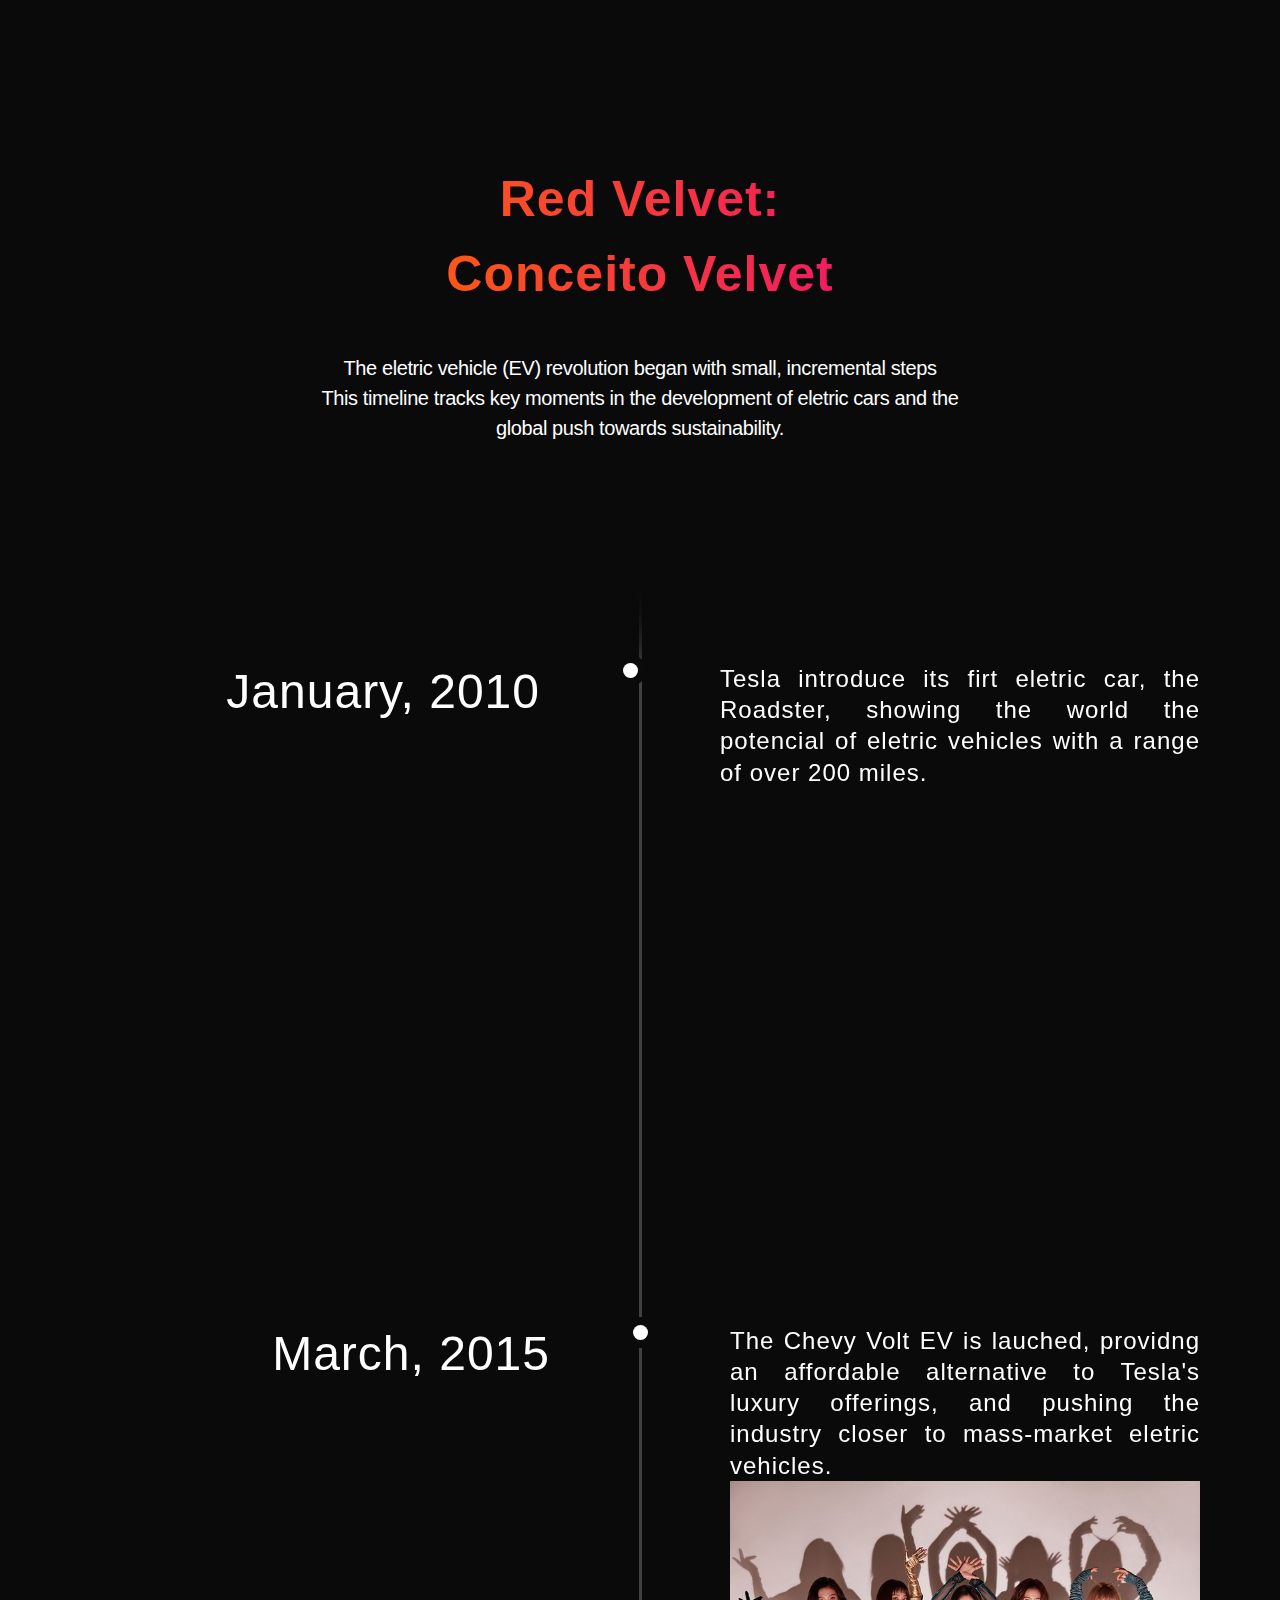
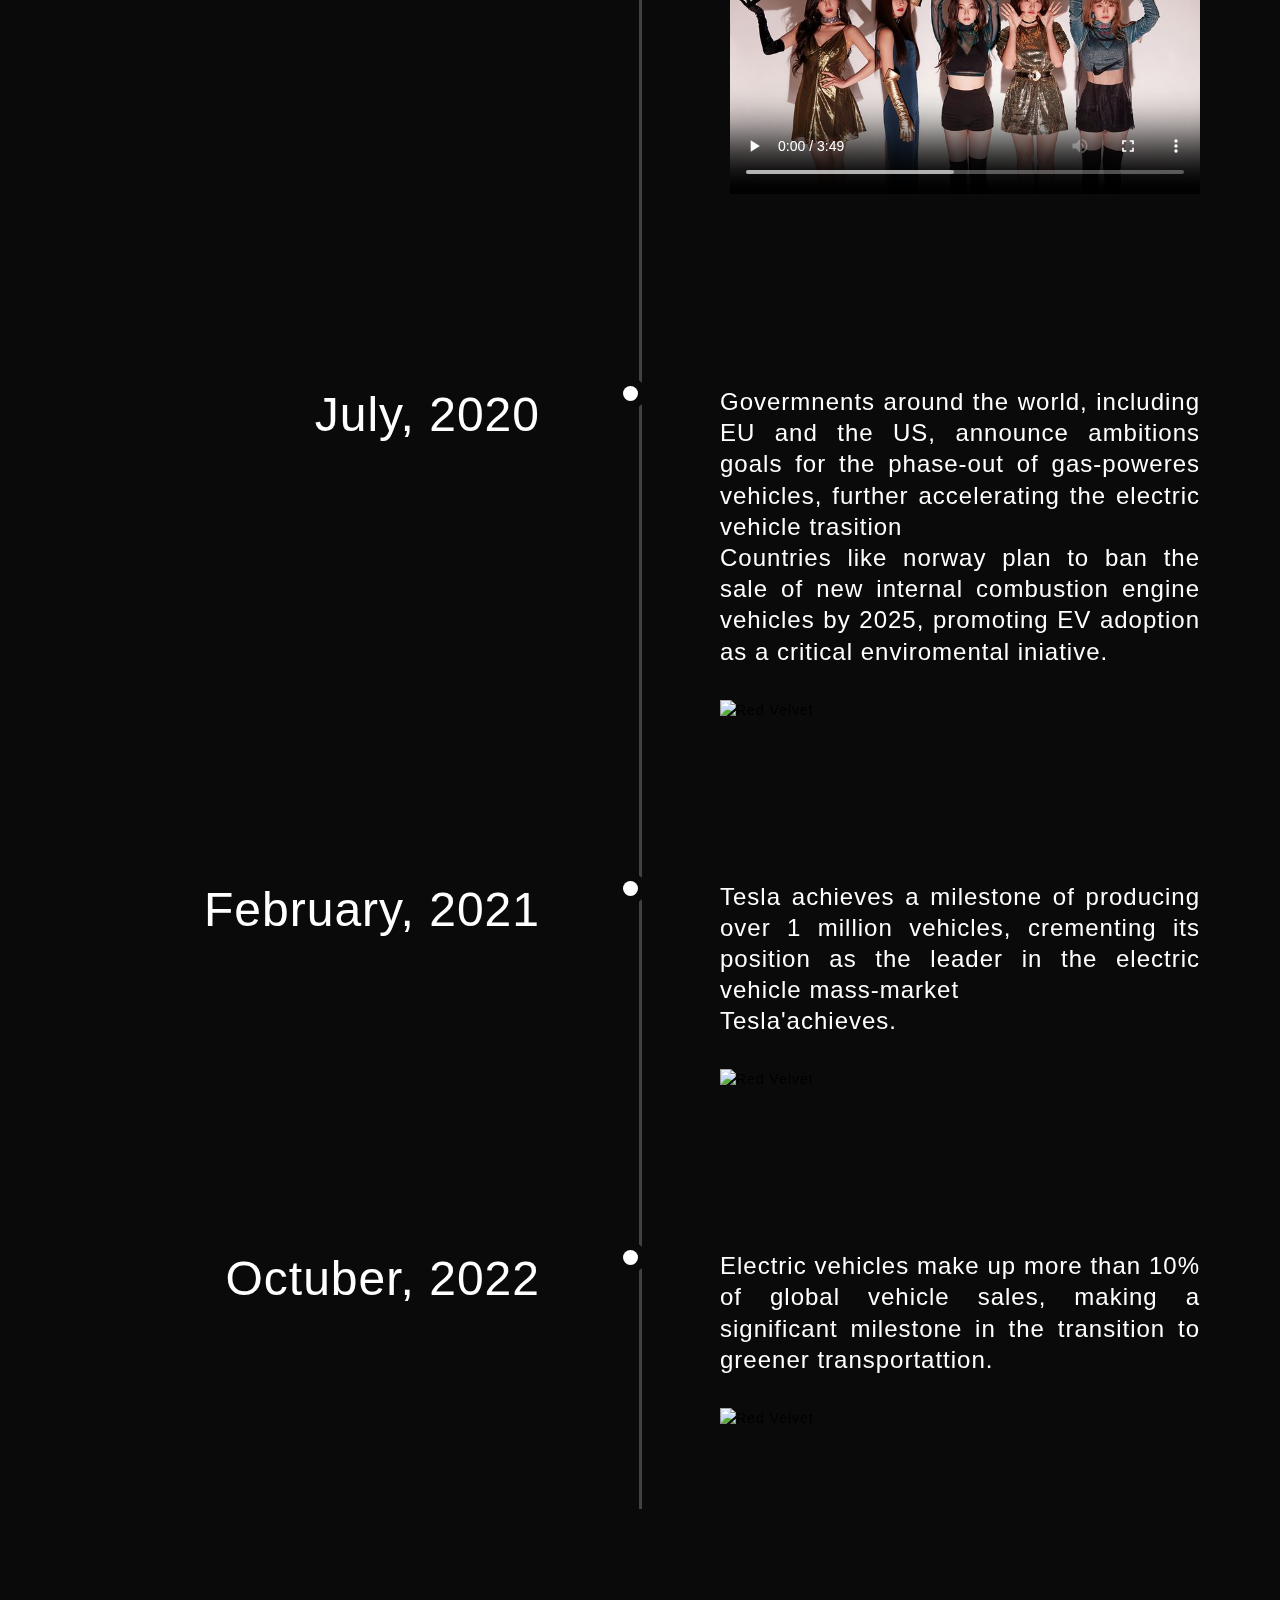
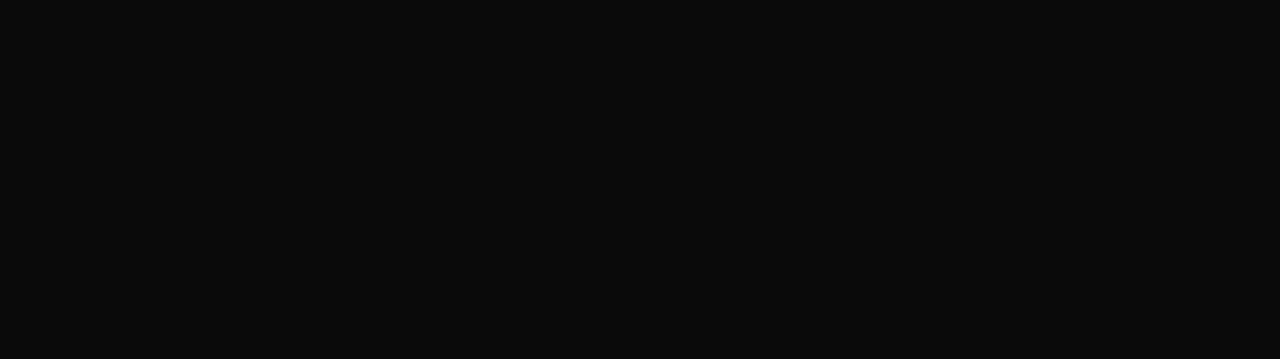
==== velvet.html @ 3d5723ea "Atualizações" ====
<!DOCTYPE html>
<html>

<head>
    <meta charset="UTF-8">
    <title>Red Velvet: Conceito VELVET</title>
    <meta name="viewport" content="width=device-width, initial-scale=1.0">
    <link rel="stylesheet" href="velvet\style.css" type="text/css">
</head>

<body>
    <div class="page-wrapper">
        <div class="section-timeline-heading">
            <div class="container">
                <div class="padding-vertical-xlarge">
                    <div class="timeline-main_heading-wrapper">
                        <div class="margin-bottom-medium">
                            <h2>Red Velvet: <br>Conceito Velvet</h2>
                        </div>
                        <p class="paragraph-large">
                            The eletric vehicle (EV) revolution began with small, incremental
                            steps <br> This timeline tracks key moments in the development
                            of
                            eletric cars and the global push towards sustainability.
                        </p>
                    </div>
                </div>
            </div>
        </div>
        <div class="section-timeline">
            <div class="container">
                <div class="timeline_component">
                    <div class="timeline_progress">
                        <div class="timeline_progress_bar"></div>
                    </div>
                    <div class="timeline_item">
                        <div class="timeline_left">
                            <div class="timeline_date-text">January, 2010</div>
                        </div>
                        <div class="timeline_centre">
                            <div class="timeline_circle"></div>
                        </div>
                        <div class="timeline_right">
                            <div class="margin-bottom-xlarge">
                                <div class="timeline_text">
                                    Tesla introduce its firt eletric car, the Roadster, showing
                                    the world the potencial of eletric vehicles with a range of
                                    over 200 miles.
                                </div>
                            </div>                            
                            <div class="timeline_image-wrapper">
                                <iframe width="480" height="315"  frameborder="0" name="ballswar" scrolling="no" src="https://www.youtube.com/embed/FyG21rXCxlY?si=wk1vKbA-XAUhJ-J0" title="YouTube video player" frameborder="0" allow="accelerometer; autoplay; clipboard-write; encrypted-media; gyroscope; picture-in-picture; web-share" referrerpolicy="strict-origin-when-cross-origin" allowfullscreen></iframe>
                            </div>
                        </div>
                    </div> 
                    <div class="timeline_item">
                        <div class="timeline_left">
                            <div class="timeline_date-text">March, 2015</div>
                        </div>
                        <div class="timeline_centre">
                            <div class="timeline_circle"></div>
                        </div>
                        <div class="timeline_right">
                            <div class="margin-bottom-medium"> 
                                <div class="timeline_text">
                                    The Chevy Volt EV is lauched, providng an affordable
                                    alternative to Tesla's luxury offerings, and pushing the industry
                                    closer to mass-market eletric vehicles.
                                </div>
                                <div class="timeline_image-wrapper">
                                    <video controls src="cosmicvideo.webm" width="480" poster="velvet/redvelvet_video2.jpg"></video>
                                </div>
                            </div>
                        </div>
                    </div>
                        <div class="timeline_item">
                            <div class="timeline_left">
                                <div class="timeline_date-text">July, 2020</div>
                            </div>
                            <div class="timeline_centre">
                                <div class="timeline_circle"></div>
                            </div>
                            <div class="timeline_right">
                                <div class="margin-bottom-medium">
                                    <div class="timeline_text">
                                        Govermnents around the world, including EU and the US, announce
                                        ambitions goals for the phase-out of gas-poweres vehicles, further
                                        accelerating the electric vehicle trasition <br> Countries like
                                        norway plan to ban the sale of new internal combustion engine
                                        vehicles by 2025, promoting EV adoption as a critical
                                        enviromental iniative.
                                    </div>
                                </div>
                                <div class="timeline_image-wrapper">
                                    <img src="https://i.pinimg.com/736x/49/d4/60/49d4605985f7e94b5462fdfc0a3fb437.jpg"
                                    loading="lazy" width="480" alt="Red Velvet">
                                </div>
                            </div>
                        </div>
                        <div class="timeline_item">
                            <div class="timeline_left">
                                <div class="timeline_date-text">February, 2021</div>
                            </div>
                            <div class="timeline_centre">
                                <div class="timeline_circle"></div>
                            </div>
                            <div class="timeline_right">
                                <div class="margin-bottom-medium">
                                    <div class="timeline_text">
                                        Tesla achieves a milestone of producing over 1 million
                                        vehicles, crementing its position as the leader
                                        in the electric vehicle mass-market
                                        <br> Tesla'achieves.
                                    </div>
                                </div>
                                <div class="timeline_image-wrapper">
                                    <img src="https://i.pinimg.com/736x/71/33/2f/71332f36ece2a7bfe720e6214eee32fa.jpg" 
                                    width="480" loading="lazy" alt="Red Velvet">
                                </div>
                            </div>
                        </div>
                        <div class="timeline_item">
                            <div class="timeline_left">
                                <div class="timeline_date-text">Octuber, 2022</div>
                            </div>
                            <div class="timeline_centre">
                                <div class="timeline_circle"></div>
                            </div>
                            <div class="timeline_right">
                                <div class="margin-bottom-medium">
                                    <div class="timeline_text">
                                        Electric vehicles make up more than 10% of global vehicle
                                        sales,
                                        making a significant milestone in the transition to greener
                                        transportattion.
                                    </div>
                                </div>
                                <div class="timeline_image-wrapper">
                                    <img src="https://i.pinimg.com/736x/4a/cc/06/4acc0605d46a692f1a269c1114deda24.jpg"
                                    width="480" loading="lazy" alt="Red Velvet">
                                </div>
                            </div>
                        </div>
                        <div class="overlay-fade-top"></div>
                        <div class="overlay-fade-bottom"></div>
                    </div>
                </div>
            </div>

            <div class="fundo"></div>
        </div>
    </div>                            
</body>

</html>
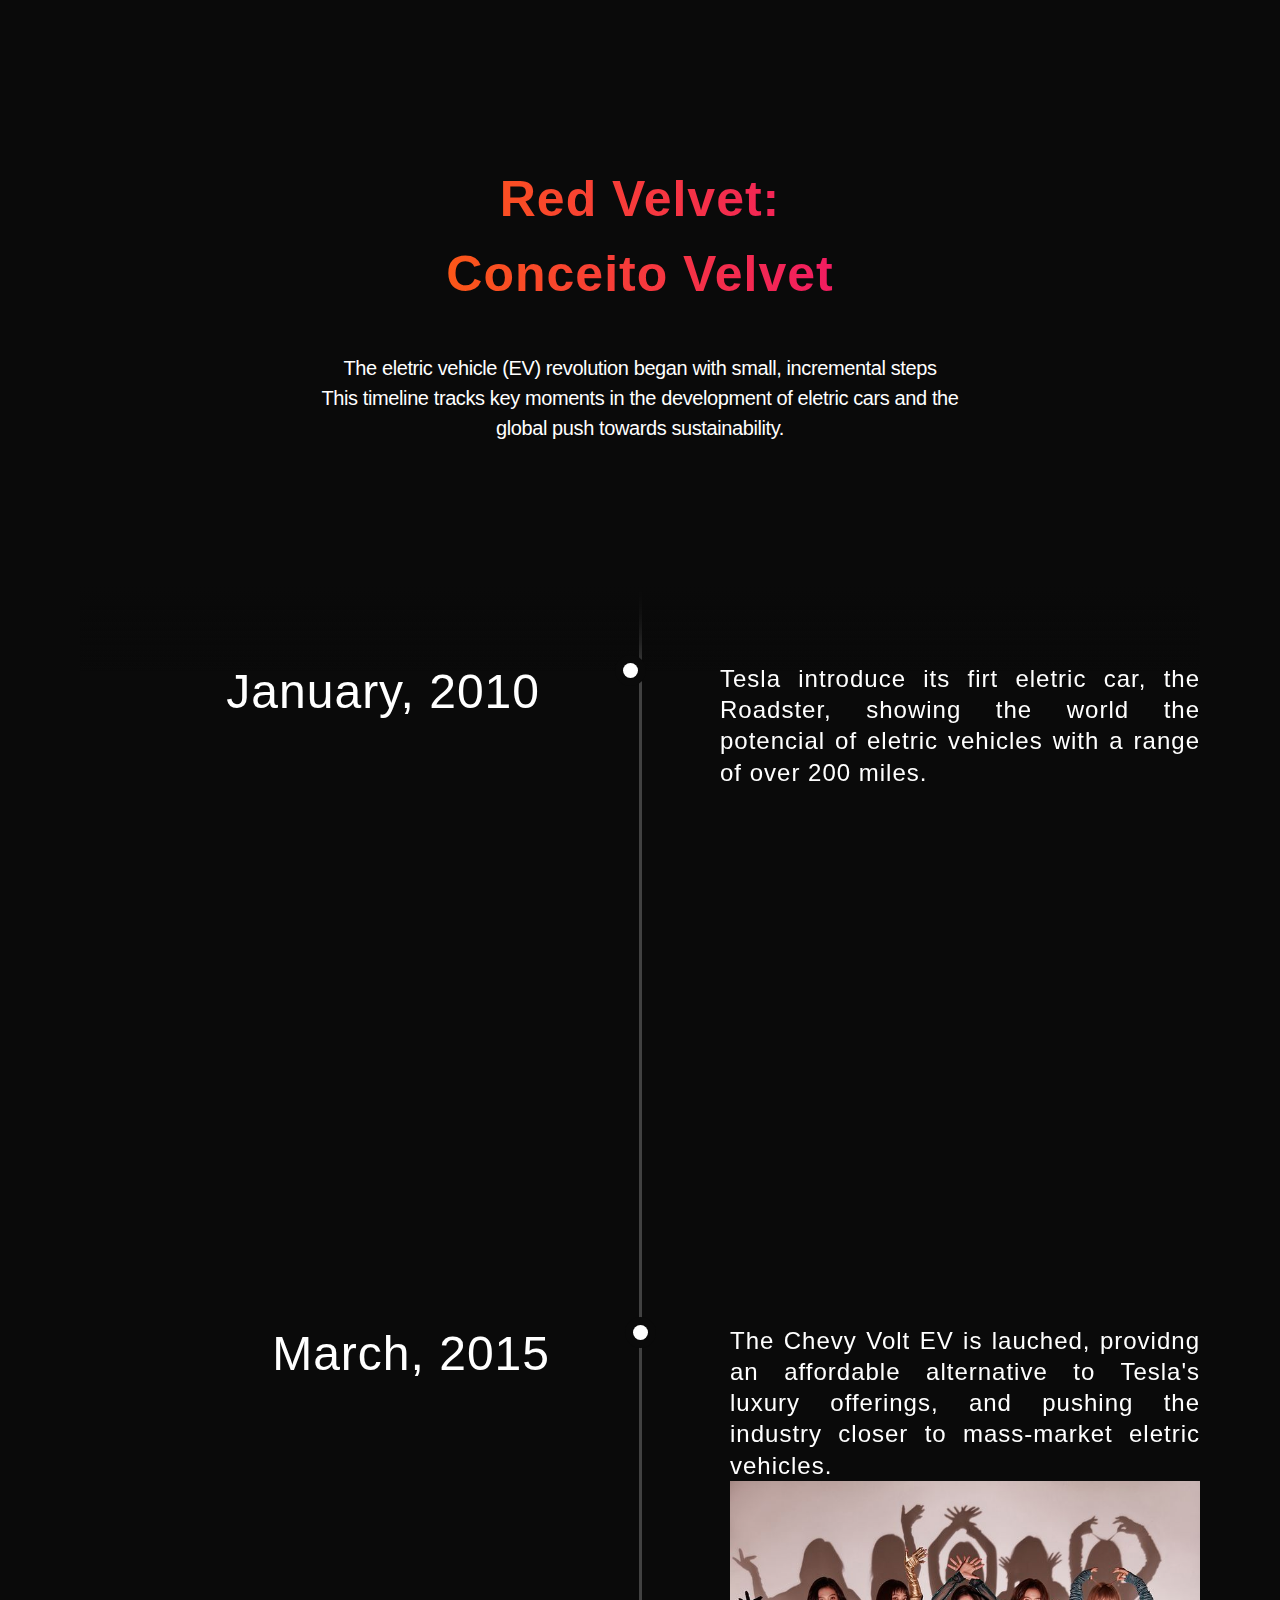
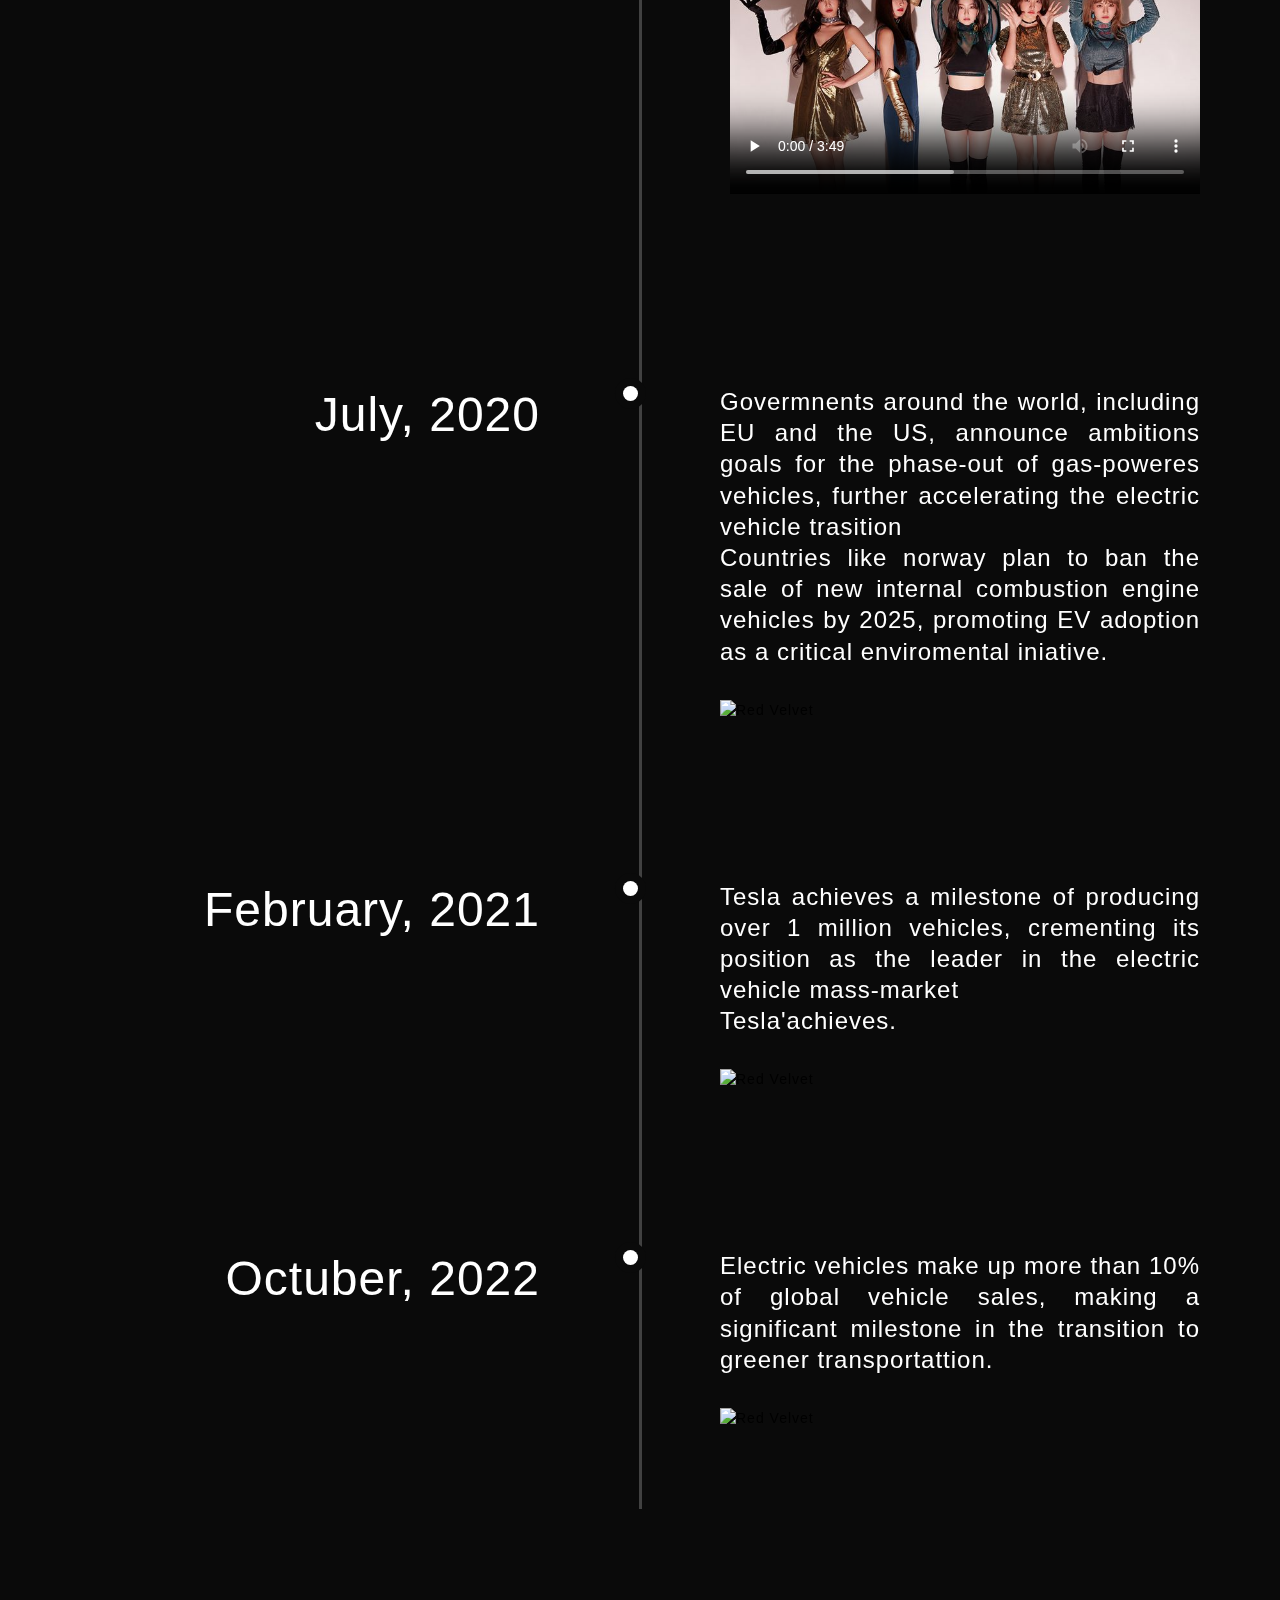
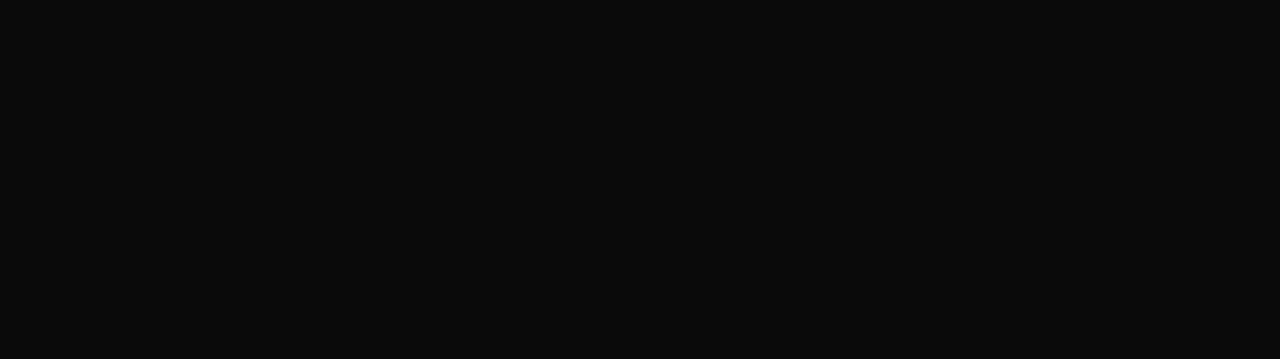
==== commit 4a6b3055: "." ====
--- a/velvet.html
+++ b/velvet.html
@@ -1,155 +1,155 @@
-<!DOCTYPE html>
-<html>
-
-<head>
-    <meta charset="UTF-8">
-    <title>Red Velvet: Conceito VELVET</title>
-    <meta name="viewport" content="width=device-width, initial-scale=1.0">
-    <link rel="stylesheet" href="velvet\style.css" type="text/css">
-</head>
-
-<body>
-    <div class="page-wrapper">
-        <div class="section-timeline-heading">
-            <div class="container">
-                <div class="padding-vertical-xlarge">
-                    <div class="timeline-main_heading-wrapper">
-                        <div class="margin-bottom-medium">
-                            <h2>Red Velvet: <br>Conceito Velvet</h2>
-                        </div>
-                        <p class="paragraph-large">
-                            The eletric vehicle (EV) revolution began with small, incremental
-                            steps <br> This timeline tracks key moments in the development
-                            of
-                            eletric cars and the global push towards sustainability.
-                        </p>
-                    </div>
-                </div>
-            </div>
-        </div>
-        <div class="section-timeline">
-            <div class="container">
-                <div class="timeline_component">
-                    <div class="timeline_progress">
-                        <div class="timeline_progress_bar"></div>
-                    </div>
-                    <div class="timeline_item">
-                        <div class="timeline_left">
-                            <div class="timeline_date-text">January, 2010</div>
-                        </div>
-                        <div class="timeline_centre">
-                            <div class="timeline_circle"></div>
-                        </div>
-                        <div class="timeline_right">
-                            <div class="margin-bottom-xlarge">
-                                <div class="timeline_text">
-                                    Tesla introduce its firt eletric car, the Roadster, showing
-                                    the world the potencial of eletric vehicles with a range of
-                                    over 200 miles.
-                                </div>
-                            </div>                            
-                            <div class="timeline_image-wrapper">
-                                <iframe width="480" height="315"  frameborder="0" name="ballswar" scrolling="no" src="https://www.youtube.com/embed/FyG21rXCxlY?si=wk1vKbA-XAUhJ-J0" title="YouTube video player" frameborder="0" allow="accelerometer; autoplay; clipboard-write; encrypted-media; gyroscope; picture-in-picture; web-share" referrerpolicy="strict-origin-when-cross-origin" allowfullscreen></iframe>
-                            </div>
-                        </div>
-                    </div> 
-                    <div class="timeline_item">
-                        <div class="timeline_left">
-                            <div class="timeline_date-text">March, 2015</div>
-                        </div>
-                        <div class="timeline_centre">
-                            <div class="timeline_circle"></div>
-                        </div>
-                        <div class="timeline_right">
-                            <div class="margin-bottom-medium"> 
-                                <div class="timeline_text">
-                                    The Chevy Volt EV is lauched, providng an affordable
-                                    alternative to Tesla's luxury offerings, and pushing the industry
-                                    closer to mass-market eletric vehicles.
-                                </div>
-                                <div class="timeline_image-wrapper">
-                                    <video controls src="cosmicvideo.webm" width="480" poster="velvet/redvelvet_video2.jpg"></video>
-                                </div>
-                            </div>
-                        </div>
-                    </div>
-                        <div class="timeline_item">
-                            <div class="timeline_left">
-                                <div class="timeline_date-text">July, 2020</div>
-                            </div>
-                            <div class="timeline_centre">
-                                <div class="timeline_circle"></div>
-                            </div>
-                            <div class="timeline_right">
-                                <div class="margin-bottom-medium">
-                                    <div class="timeline_text">
-                                        Govermnents around the world, including EU and the US, announce
-                                        ambitions goals for the phase-out of gas-poweres vehicles, further
-                                        accelerating the electric vehicle trasition <br> Countries like
-                                        norway plan to ban the sale of new internal combustion engine
-                                        vehicles by 2025, promoting EV adoption as a critical
-                                        enviromental iniative.
-                                    </div>
-                                </div>
-                                <div class="timeline_image-wrapper">
-                                    <img src="https://i.pinimg.com/736x/49/d4/60/49d4605985f7e94b5462fdfc0a3fb437.jpg"
-                                    loading="lazy" width="480" alt="Red Velvet">
-                                </div>
-                            </div>
-                        </div>
-                        <div class="timeline_item">
-                            <div class="timeline_left">
-                                <div class="timeline_date-text">February, 2021</div>
-                            </div>
-                            <div class="timeline_centre">
-                                <div class="timeline_circle"></div>
-                            </div>
-                            <div class="timeline_right">
-                                <div class="margin-bottom-medium">
-                                    <div class="timeline_text">
-                                        Tesla achieves a milestone of producing over 1 million
-                                        vehicles, crementing its position as the leader
-                                        in the electric vehicle mass-market
-                                        <br> Tesla'achieves.
-                                    </div>
-                                </div>
-                                <div class="timeline_image-wrapper">
-                                    <img src="https://i.pinimg.com/736x/71/33/2f/71332f36ece2a7bfe720e6214eee32fa.jpg" 
-                                    width="480" loading="lazy" alt="Red Velvet">
-                                </div>
-                            </div>
-                        </div>
-                        <div class="timeline_item">
-                            <div class="timeline_left">
-                                <div class="timeline_date-text">Octuber, 2022</div>
-                            </div>
-                            <div class="timeline_centre">
-                                <div class="timeline_circle"></div>
-                            </div>
-                            <div class="timeline_right">
-                                <div class="margin-bottom-medium">
-                                    <div class="timeline_text">
-                                        Electric vehicles make up more than 10% of global vehicle
-                                        sales,
-                                        making a significant milestone in the transition to greener
-                                        transportattion.
-                                    </div>
-                                </div>
-                                <div class="timeline_image-wrapper">
-                                    <img src="https://i.pinimg.com/736x/4a/cc/06/4acc0605d46a692f1a269c1114deda24.jpg"
-                                    width="480" loading="lazy" alt="Red Velvet">
-                                </div>
-                            </div>
-                        </div>
-                        <div class="overlay-fade-top"></div>
-                        <div class="overlay-fade-bottom"></div>
-                    </div>
-                </div>
-            </div>
-
-            <div class="fundo"></div>
-        </div>
-    </div>                            
-</body>
-
+<!DOCTYPE html>
+<html>
+
+<head>
+    <meta charset="UTF-8">
+    <title>Red Velvet: Conceito VELVET</title>
+    <meta name="viewport" content="width=device-width, initial-scale=1.0">
+    <link rel="stylesheet" href="velvet\style.css" type="text/css">
+</head>
+
+<body>
+    <div class="page-wrapper">
+        <div class="section-timeline-heading">
+            <div class="container">
+                <div class="padding-vertical-xlarge">
+                    <div class="timeline-main_heading-wrapper">
+                        <div class="margin-bottom-medium">
+                            <h2>Red Velvet: <br>Conceito Velvet</h2>
+                        </div>
+                        <p class="paragraph-large">
+                            The eletric vehicle (EV) revolution began with small, incremental
+                            steps <br> This timeline tracks key moments in the development
+                            of
+                            eletric cars and the global push towards sustainability.
+                        </p>
+                    </div>
+                </div>
+            </div>
+        </div>
+        <div class="section-timeline">
+            <div class="container">
+                <div class="timeline_component">
+                    <div class="timeline_progress">
+                        <div class="timeline_progress_bar"></div>
+                    </div>
+                    <div class="timeline_item">
+                        <div class="timeline_left">
+                            <div class="timeline_date-text">January, 2010</div>
+                        </div>
+                        <div class="timeline_centre">
+                            <div class="timeline_circle"></div>
+                        </div>
+                        <div class="timeline_right">
+                            <div class="margin-bottom-xlarge">
+                                <div class="timeline_text">
+                                    Tesla introduce its firt eletric car, the Roadster, showing
+                                    the world the potencial of eletric vehicles with a range of
+                                    over 200 miles.
+                                </div>
+                            </div>                            
+                            <div class="timeline_image-wrapper">
+                                <iframe width="480" height="315"  frameborder="0" name="ballswar" scrolling="no" src="https://www.youtube.com/embed/FyG21rXCxlY?si=wk1vKbA-XAUhJ-J0" title="YouTube video player" frameborder="0" allow="accelerometer; autoplay; clipboard-write; encrypted-media; gyroscope; picture-in-picture; web-share" referrerpolicy="strict-origin-when-cross-origin" allowfullscreen></iframe>
+                            </div>
+                        </div>
+                    </div> 
+                    <div class="timeline_item">
+                        <div class="timeline_left">
+                            <div class="timeline_date-text">March, 2015</div>
+                        </div>
+                        <div class="timeline_centre">
+                            <div class="timeline_circle"></div>
+                        </div>
+                        <div class="timeline_right">
+                            <div class="margin-bottom-medium"> 
+                                <div class="timeline_text">
+                                    The Chevy Volt EV is lauched, providng an affordable
+                                    alternative to Tesla's luxury offerings, and pushing the industry
+                                    closer to mass-market eletric vehicles.
+                                </div>
+                                <div class="timeline_image-wrapper">
+                                    <video controls src="cosmicvideo.webm" width="480" poster="velvet/redvelvet_video2.jpg"></video>
+                                </div>
+                            </div>
+                        </div>
+                    </div>
+                        <div class="timeline_item">
+                            <div class="timeline_left">
+                                <div class="timeline_date-text">July, 2020</div>
+                            </div>
+                            <div class="timeline_centre">
+                                <div class="timeline_circle"></div>
+                            </div>
+                            <div class="timeline_right">
+                                <div class="margin-bottom-medium">
+                                    <div class="timeline_text">
+                                        Govermnents around the world, including EU and the US, announce
+                                        ambitions goals for the phase-out of gas-poweres vehicles, further
+                                        accelerating the electric vehicle trasition <br> Countries like
+                                        norway plan to ban the sale of new internal combustion engine
+                                        vehicles by 2025, promoting EV adoption as a critical
+                                        enviromental iniative.
+                                    </div>
+                                </div>
+                                <div class="timeline_image-wrapper">
+                                    <img src="https://i.pinimg.com/736x/49/d4/60/49d4605985f7e94b5462fdfc0a3fb437.jpg"
+                                    loading="lazy" width="480" alt="Red Velvet">
+                                </div>
+                            </div>
+                        </div>
+                        <div class="timeline_item">
+                            <div class="timeline_left">
+                                <div class="timeline_date-text">February, 2021</div>
+                            </div>
+                            <div class="timeline_centre">
+                                <div class="timeline_circle"></div>
+                            </div>
+                            <div class="timeline_right">
+                                <div class="margin-bottom-medium">
+                                    <div class="timeline_text">
+                                        Tesla achieves a milestone of producing over 1 million
+                                        vehicles, crementing its position as the leader
+                                        in the electric vehicle mass-market
+                                        <br> Tesla'achieves.
+                                    </div>
+                                </div>
+                                <div class="timeline_image-wrapper">
+                                    <img src="https://i.pinimg.com/736x/71/33/2f/71332f36ece2a7bfe720e6214eee32fa.jpg" 
+                                    width="480" loading="lazy" alt="Red Velvet">
+                                </div>
+                            </div>
+                        </div>
+                        <div class="timeline_item">
+                            <div class="timeline_left">
+                                <div class="timeline_date-text">Octuber, 2022</div>
+                            </div>
+                            <div class="timeline_centre">
+                                <div class="timeline_circle"></div>
+                            </div>
+                            <div class="timeline_right">
+                                <div class="margin-bottom-medium">
+                                    <div class="timeline_text">
+                                        Electric vehicles make up more than 10% of global vehicle
+                                        sales,
+                                        making a significant milestone in the transition to greener
+                                        transportattion.
+                                    </div>
+                                </div>
+                                <div class="timeline_image-wrapper">
+                                    <img src="https://i.pinimg.com/736x/4a/cc/06/4acc0605d46a692f1a269c1114deda24.jpg"
+                                    width="480" loading="lazy" alt="Red Velvet">
+                                </div>
+                            </div>
+                        </div>
+                        <div class="overlay-fade-top"></div>
+                        <div class="overlay-fade-bottom"></div>
+                    </div>
+                </div>
+            </div>
+
+            <div class="fundo"></div>
+        </div>
+    </div>                            
+</body>
+
 </html>